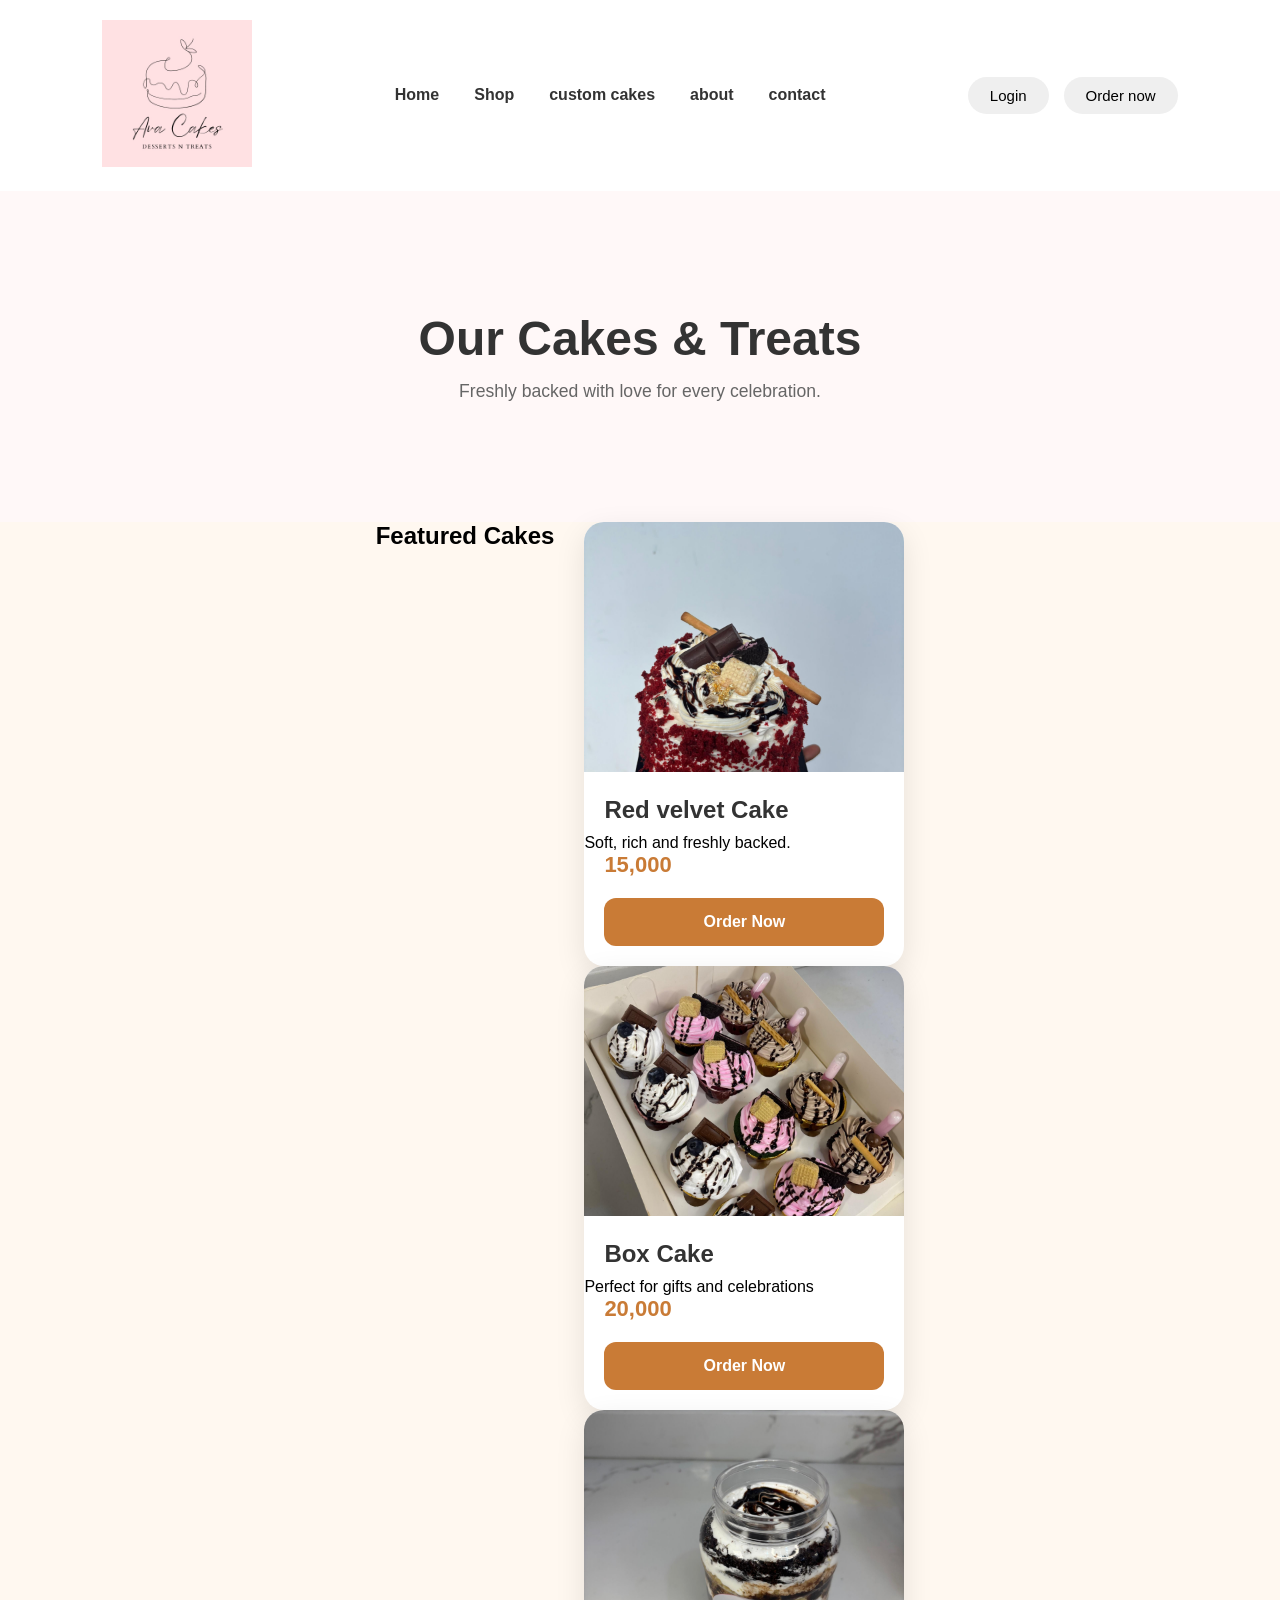
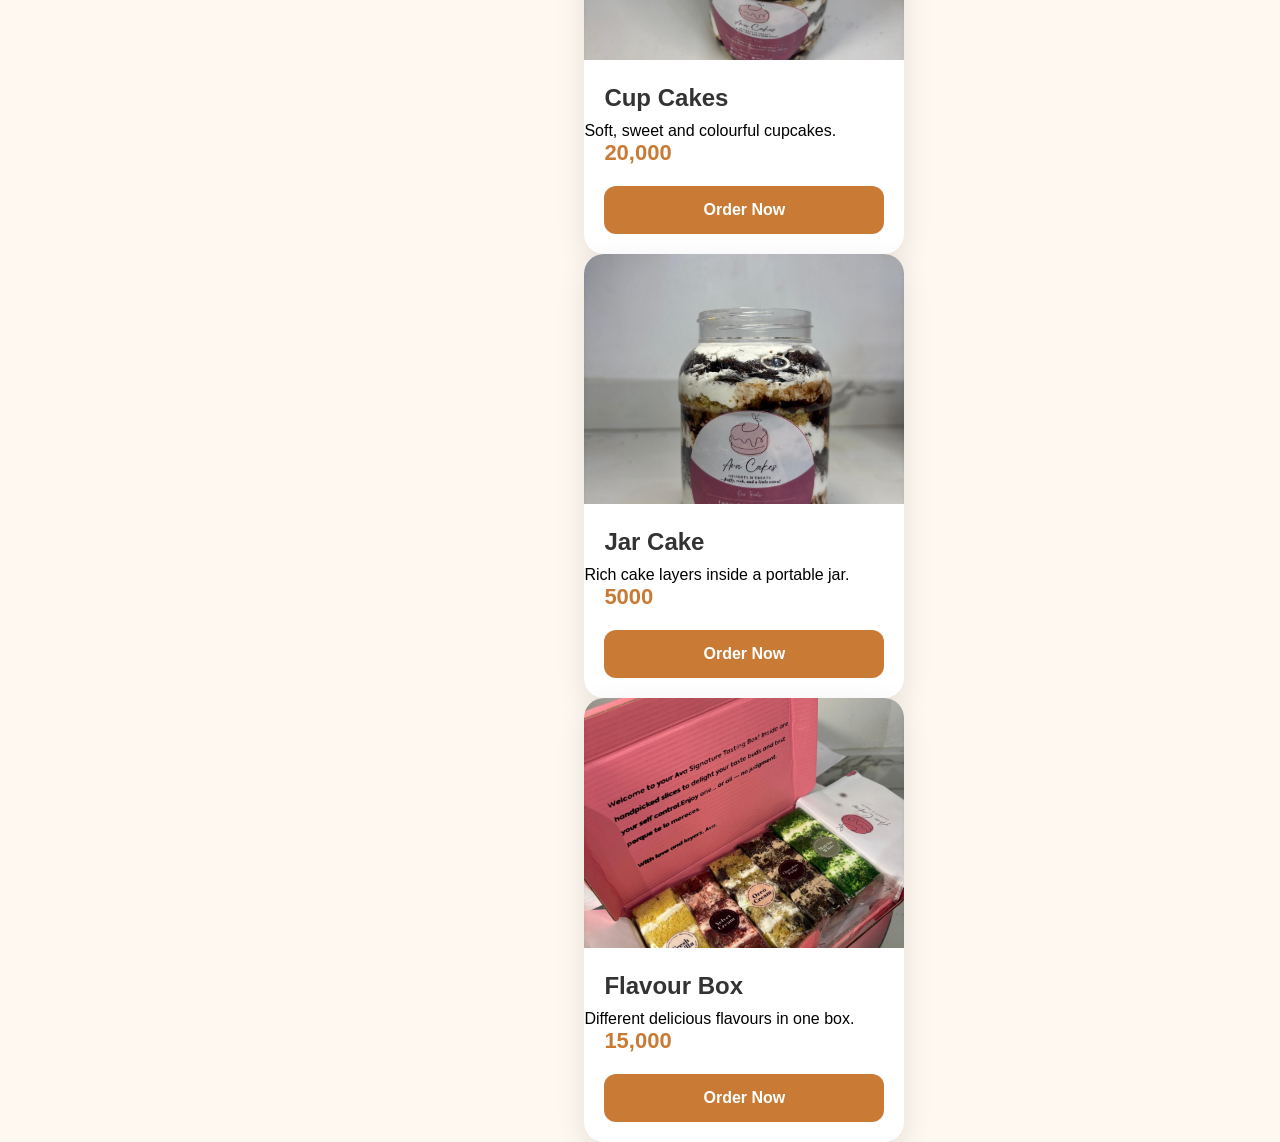
==== shop.html @ b549cdd0 "Fixed mobile navigation menu" ====
<!DOCTYPE html>
<html lang="en">
    <head>
        <meta charset="utf-8">
<meta name="viewport"content="width=device-width,inital-scale=1.0">
<title>Shop | AVA CAKES</title>
<link rel="stylesheet" href="css/style.css"> 
<link rel="stylesheet" href="https://cdnjs.cloudflare.com/ajax/libs/font-awesome/6.7.2/css/all.min.css">
    </head>
    <body>
        <nav class="navbar">
            <div class="logo">
            <img src="image/logo/logo.png" alt="AVA CAKES logo">
            </div>
            <ul class="nav-links" id="navLinks">
            <li><a href="#">Home</a></li>
            <li><a href="#">Shop</a></li>
                <li><a href="#">custom cakes</a></li>
                <li><a href="#">about</a></li>
                <li><a href="#">contact</a></li>
            </ul>
            <div class="nav-actions">
                <button class="login-btn">Login</button>
                <button class="order-btn">Order now</button>
                    </div>
            <div class="menu-toggle" id="menuToggle">
            <i class="fa-solid fa-bars"></i>
            </div>
        </nav>
 <section class="shop-hero">
<div class="shop-hero-content">
<h1>Our Cakes & Treats</h1>
<p>Freshly backed with love for every celebration.</p>
</div>
 </section>       
<section class="products">
<h2>Featured Cakes</h2>
<div class="product-grid">
<div class="product-card fade-in">
<img src="image/cakes/red velvet.jpg" alt="Red velvet Cakes">
<h3>Red velvet Cake</h3>
<p>Soft, rich and freshly backed.</p>
<span class="price">15,000</span>
<button class="order-btn">Order Now</button>
</div>

<div class="product-card fade-in">
    <img src="image/cakes/box cake.jpg" alt="Box Cake">
    <h3>Box Cake</h3>
    <p>Perfect for gifts and celebrations</p>
    <span class="price">20,000</span>
    <button class="order-btn">Order Now</button>
    </div>

    <div class="product-card fade-in">
<img src="image/cakes/cup cake.jpg" alt="Cup Cake">
<h3>Cup Cakes</h3>
<p>Soft, sweet and colourful cupcakes.</p>
<span class="price">20,000</span>
<button class="order-btn">Order Now</button>
    </div>

<div class="product-card fade-in">
    <img src="image/cakes/jar cake.jpg" alt="Jar Cake">
<h3>Jar Cake</h3>
<p>Rich cake layers inside a portable jar.</p>
<span class="price">5000</span>
<button class="order-btn">Order Now</button>
</div>

<div class="product-card fade-in">
<img src="image/cakes/flavours box (1).jpg" alt="Flavour Box">
<h3>Flavour Box</h3>
<p>Different delicious flavours in one box.</p>
<span class="price">15,000</span>
<button class="order-btn">Order Now</button>
</div>
</div>
</section>
<script src="js/script.js"></script>
    </body>
</html>
---- css/style.css ----
html{
    scroll-behavior: smooth;
}
/* Reset */
*{
    margin: 0;
    padding: 0;
    box-sizing: border-box;
}
/* body */
body{
    font-family: "poppins" ,
    sans-serif;
    background: #fff8f0;       
}
/* Navigation Bar */
.navbar{
    display: flex;
    justify-content: space-between;
    align-items: center;
    padding: 20px 8%;
    background: #ffffff;
    box-shadow: 0 2px 15px rgba(0, 0, 0, 0);
    position:sticky;
    top: 0;
    z-index: 1000;
}
/* Logo*/
.logo img{
    width: 150px; 
    height: auto;
    transition: o.3s ease;
}
/* Navigation Links*/
.nav-links{
    display: flex;
    list-style: none;
    gap: 35px;
}
.nav-links a{
    text-decoration: none;
    color: #333;
    font-weight:600 ;
transition: 3s;
}
.nav-links a:hover{
    color: #C97B36;
    transition: 0.3s ease;
    position: relative;
}
/* Buttons */
.nav-actions{
    display: flex;
    gap: 15px;
}
.login-btn,.order-btn{
    padding: 10px 22px;
    border-radius: 30px;
    border: none;
    cursor: pointer;
    font-size: 15px;
    transition: o.3s ease;
}
.login-btn:hover{
    background: white;
    color: #C97B36;
}
.order-btn:hover{
    background: #a96327;
}

/* Hero Section */
.hero{
    display: flex;
    align-items: center;
    justify-content: space-between;
    padding: 80px 8%;
    min-height: 90vh;
}

.hero-text{
flex: 1;
}

.hero-text h1{
    font-size: 3.5rem;
    color: #3d2514;
    line-height: 1.2;
}

.hero-text p{
    margin: 20px 0;
    color: #666;
    font-size: 1.1rem;
    max-width: 500px;
}

.hero-buttons{
    display: flex;
    gap: 20px;
    margin-top: 30px;
}

.shop-btn,
.menu-btn{
    padding: 14px 30px;
    border: none;
    border-radius: 30px;
    cursor: pointer;
    font-size: 16px;
}

.shop-btn{
    background: #C97B36;
    color: white;
}

.menu-btn{
    background: white;
    border: 2px solid #C97B36;
    color: #C97B36;
}

.hero-image{
    flex: 1;
    display: flex;
    justify-content:center;
    animation: float 3s ease-in-out infinte;
}

.hero-image img{
    width: 500px;
    max-width: 100%;
    
}

/* Features section */
.features{
    padding: 80px 8%;
    text-align: center;
}

.features h2{
    font-size: 2.5rem;
    color: #3d2514;
    margin-bottom: 50px;
}

.features-container{
    display: flex;
    justify-content: center;
    gap: 30px;
    flex-wrap: wrap;
}

.features-card{
    background: white;
    width: 320px;
    padding: 30px;
    border-radius: 15px;
    box-shadow: 0 5px 20px rgba(0, 0, 0, .08);
    transform: .3s;
}

.features-card:hover{
    transform: translateY(-10px);
}

.features-card h3{
    margin-bottom: 15xp;
    color: #C97B36;
}
.features-card p{
    color: #666;
    line-height: 1.6;
}

.features-card i{
    font-size: 28px;
    margin-right: 10px;
    color: #C97B36;
}

.features-products{
    padding: 100px 8%;
    background: #fff8f5;
}

.section-title{
    text-align: center;
    margin-bottom: 60px;
}

.section-title h2{
    font-size: 42px;
    color: #2c2c2c;
    margin-bottom: 10px;
}

.section-title p{
    color: #777;
    font-size: 18px;
}

.products{
    display: flex;
    justify-content: center;
    gap: 30px;
    flex-wrap: wrap;
}

.product-card{
    width: 320px;
    background: #fff;
    border-radius: 20px;
    overflow: hidden;
    box-shadow:0 10px 30px rgba(0, 0, 0, .1);
    transition: 0.4s;
    cursor: pointer;
}

.product-card:hover{
    transform: translateY(-10px);
    box-shadow: 0 20px 40px rgba(0, 0, 0, .15);
}

.product-card img{
    width: 100%;
    height: 250px;
    object-fit: cover;
    transition: 0.4s ease;
}
.product-card:hover img{
    transform: scale(1.08);
}

.product-card h3{
    padding: 20px 20px 10px;
    font-size: 24px;
    color: #333;
}

.price{
    padding: 0 20px;
    font-size: 22px;
    font-weight: 700;
    color: #c97B36;
}

.product-card button{
    width: calc(100% - 40px);
    margin: 20px;
    padding: 15px;
    border: none;
    border-radius: 12px;
    background: #c97B36;
    color: #fff;
    font-size: 16px;
    font-weight: 600;
    cursor: pointer;
    transition: 3s;
}

.product-card button:hover{
background: #a86026;
}

.reviews{
    padding: 100px 8%;
    background: #ffffff;
}

.review-container{
    display: flex;
    justify-content: center;
    gap: 30px;
    flex-wrap: wrap;
}

.review-card{
    width: 320px;
    background: #fff8f5;
    padding: 30px;
    border-radius: 20px;
    text-align: center;
    box-shadow: 0 10px 30px rgba(0, 0, 0, .08);
    transition: .3s;
}

.review-card:hover{
    transform: translateY(-10px);
}

.review-card h3{
font-size: 24px;
margin-bottom: 15px;
}

.review-card p{
color: #555;
line-height: 1.7;
margin-bottom: 20px;
}

.review-card h4{
    color: #c97B36;
    font-size: 18px;
}

.about{
    display: flex;
    align-items: center;
    justify-content: center;
    gap: 60px;
    padding: 100px 8%;
    background: #fff8f5;
    flex-wrap: wrap;
}

.about-image img{
    width: 500px;
    border-radius: 20px;
    box-shadow: 0 15px 35px rgba(0, 0, 0, .15);
}

.about-text{
    max-width: 500px;
}

.about-text h2{
    font-size: 42px;
    margin-bottom: 20px;
    color: #333;
}

.about-text p{
    font-size: 17px;
    color: #666;
    line-height: 1.8;
    margin-bottom: 20px;
}

.cta{
    background: #c97B36;
    color: #fff;
    text-align: center;
    padding: 90px 8%;
}

.cta h2{
    font-size: 45px;
    margin-bottom: 20px;
}

.cta p{
    font-size: 18px;
    width: 70%;
    margin: 0 auto 40px;
    line-height: 1.8;
}

.cta-btn{
    display: inline-block;
    padding: 15px 40px;
    background: #fff;
    color: #c97B36;
    text-decoration: none;
    border-radius: 50px;
    font-weight: 600;
    transition: .3s;
}

.cta-btn:hover{
    background: #2c2c2c;
    color: #fff;
}

.footer{
    background: #2c2c2c;
    color: white;
    padding: 70px 8% 20px;
}

.footer-container{
    display: grid;
    grid-template-columns: repeat(auto-fit,minmax(220px,1fr));
    gap: 40px;
    margin-bottom: 40px;
}

.footer-box h3{
    margin-bottom: 20px;
    color: #c97B36;
}

.footer-box p{
    line-height: 1.8;
    color: #ddd;
}

.footer-box a{
    display: block;
    color: #ddd;
    text-decoration: none;
    margin-bottom: 10px;
    transition: .3s;
}

.footer-box a:hover{
    color: #C97B36;
}

.copyright{
    text-align: center;
    border-top: 1px solid rgba(255, 255, 255, .2);
    padding-top: 20px;
    color: #bbb;
}

/* ========================
   Responsive Design
========================= */
@media (max-width:992px){
    .hero{
        flex-direction: column;
        text-align: center;
        gap: 50px;
    }

    .hero-text p{
        margin: 20px auto;
    }

    .hero-buttons{
        justify-content: center;
    }

    .hero-image img{
        width: 400px;
        height: 400px;
    }

    .about{
        flex-direction: column;
        text-align: center;
    }

    .about-image img{
        width: 100%;
        max-width: 450px;
    }
}   

@media (max-width:768px){
.navbar{
    flex-direction: row;
    justify-content: space-between;
    align-items: center;
}

.nav-links{
    flex-direction: column;
    align-items: center;
    gap: 15px; 
}

.nav-actions{
    flex-direction: column;
    width: 100%;
}

.login-btn,.order-btn{
    width: 100%;
}

.hero-text h1{
    font-size: 2.5rem;
}

.hero-image img{
    width: 300px;
    height: 300px;
}

.cta h2{
    font-size: 32px;
}

cta p{
    width: 100%;
}

}

/* Mobile Menu */
.menu-toggle{
    display: none;
    font-size: 28px;
    cursor: pointer;
}
@media (max-width:768px){
    .menu-toggle{
        display: block;
    }
.nav-links, .nav-actions{
    display: none;
}
}

@media (max-width:768px){
    .nav-links.show, .nav-actions.show{
        display: flex;
        flex-direction: column;
        align-items: center;
        width: 100%;
        margin-top: 20px;
    }
    .navbar{
        flex-wrap: wrap;
    }
}

/* Fade In Animation */
.fade-in{
    opacity: 0;
    transform: translateY(40px);
    transition: all 1s ease;
}

.fade-in.show{
    opacity: 1;
    transform: translateY(0);
}

.order-btn:hover{
    transform: translateY(-3px);
    box-shadow: 0 10px 20px rgba(0, 0, 0, .15);
}

.login-btn:hover{
    transform: translateY(-3px);
    box-shadow: 0 10px 20px rgba(0, 0, 0, .15);
}

.logo img:hover{
    transform: scale(1.05);
}

.nav-links a::after{
    content: "";
    position: absolute;
    width: 0;
    height: 2px;
    left: 0;
    bottom: -5px;
    background: #C97B36;
    transition: 0.3s ease;
}

.nav-links a:hover::after{
    width: 100%;
}

@keyframes float{
    0%,100%{
        transform: translateY(0)
    }
    50%{
        transform: translateY(-15px)
    }
}
.shop-hero{
    padding: 120px 10%;
    text-align: center;
    background: #fff8f8;
}
.shop-hero h1{
    font-size: 3rem;
    color: #333;
    margin-bottom: 15px;
}

.shop-hero p{
    font-size: 1.1rem;
    color: #666;
}
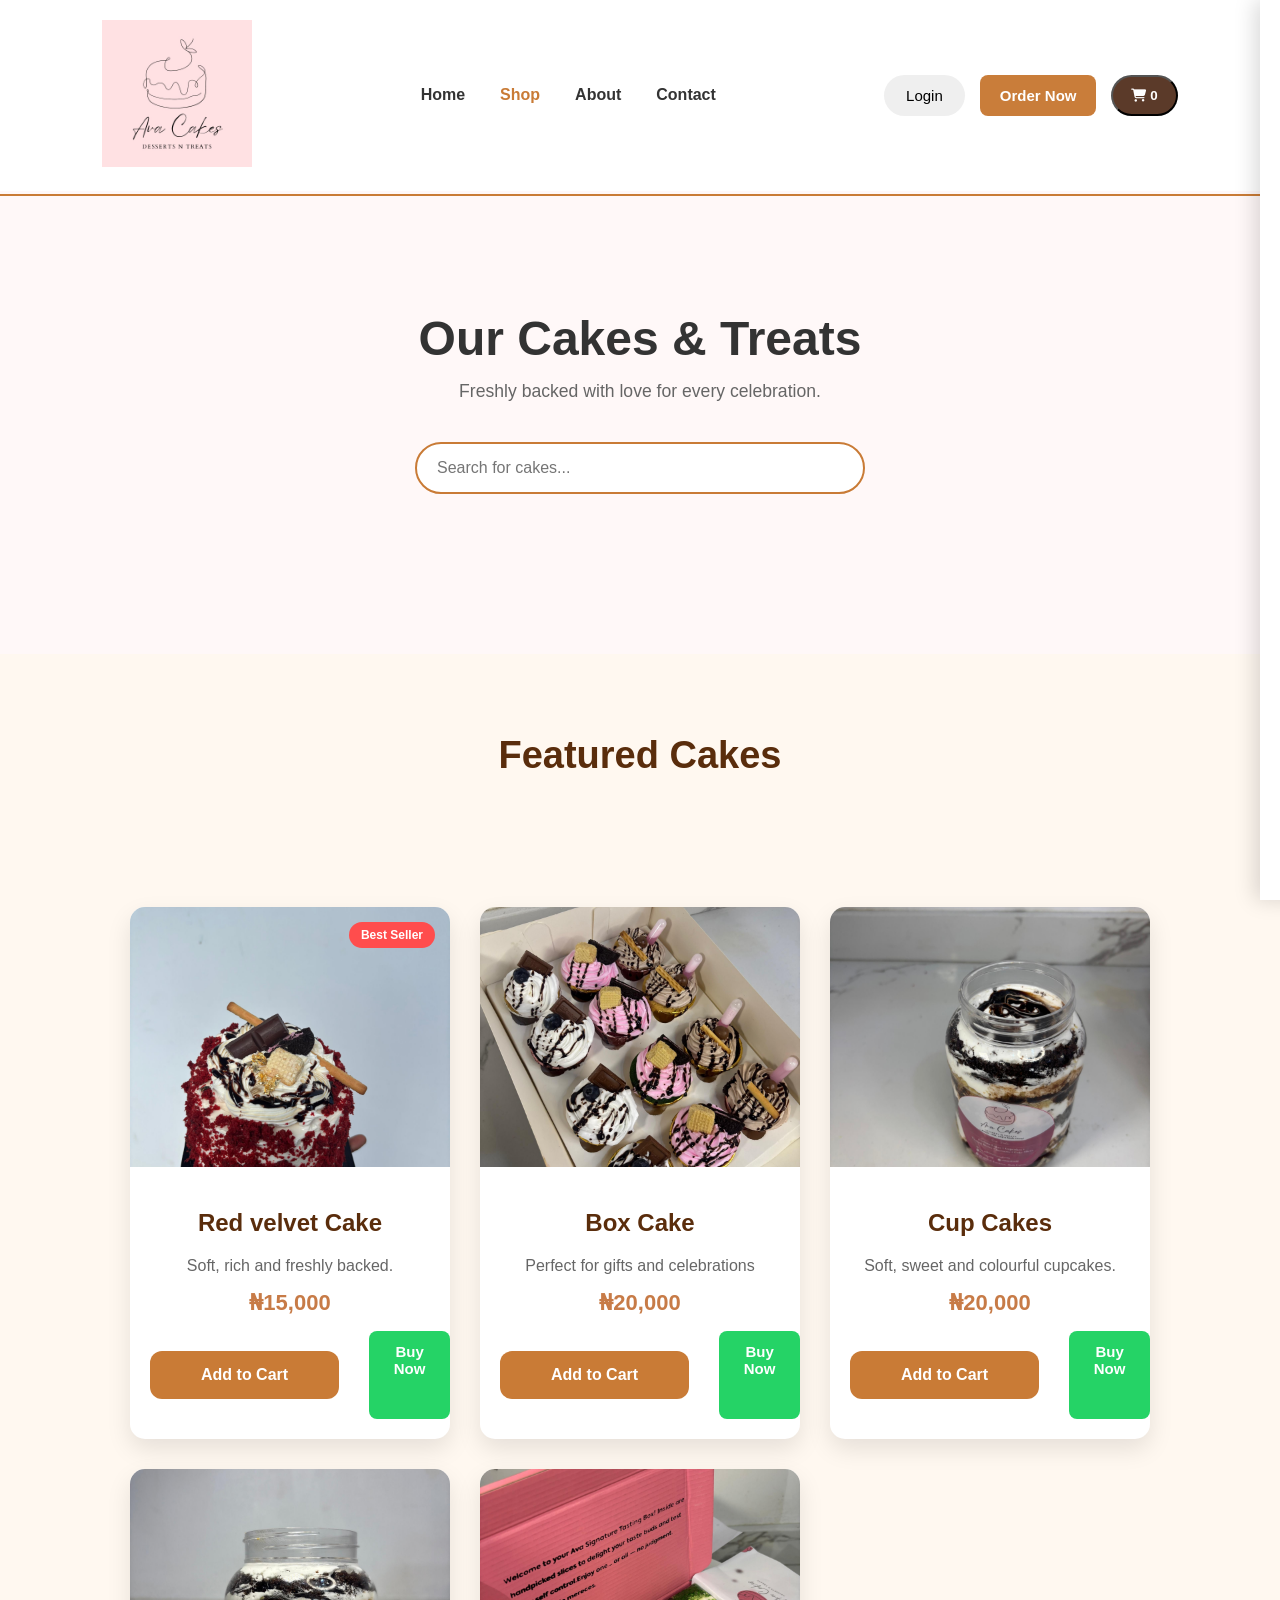
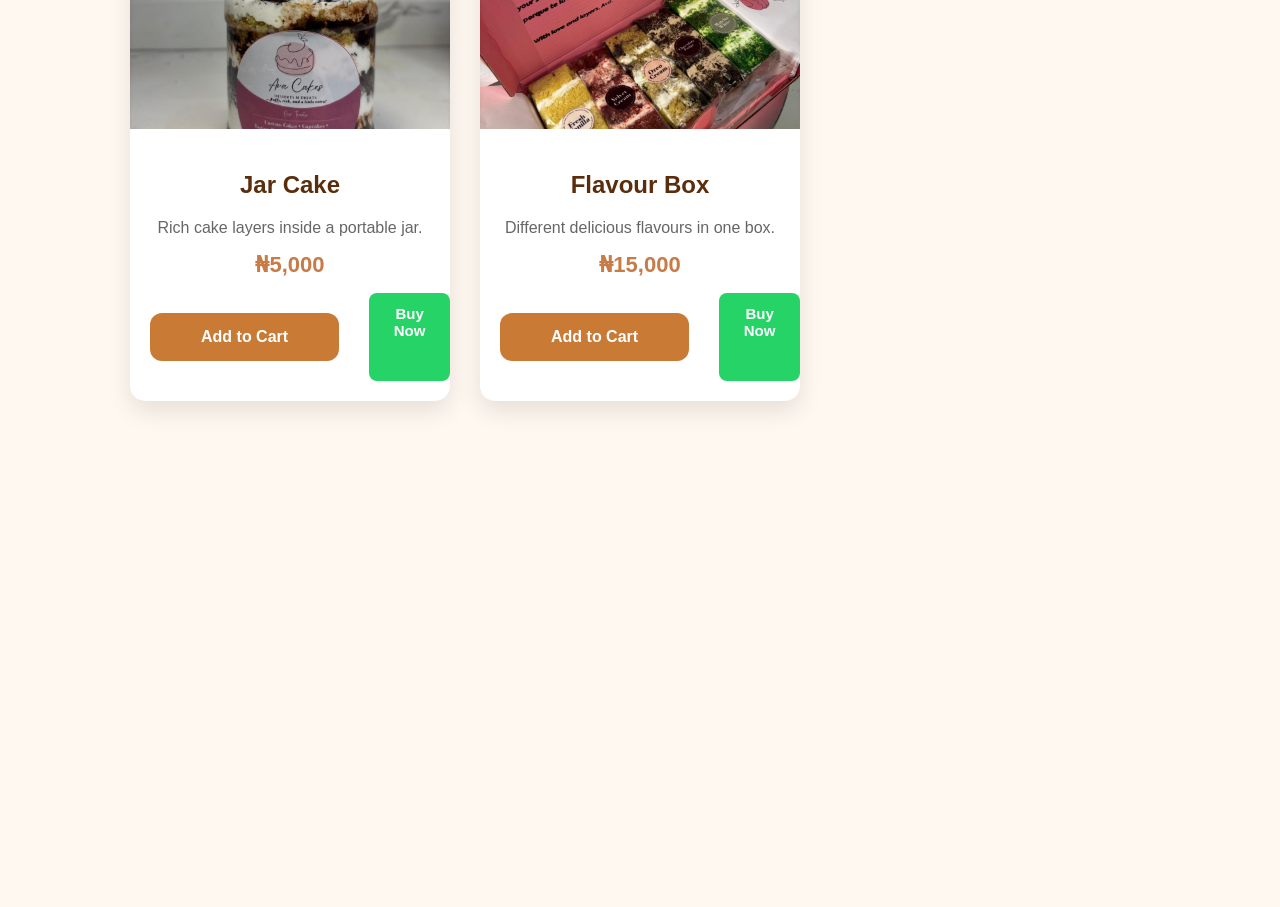
==== commit 9e285ff6: "complete Ava Cakes website" ====
--- a/shop.html
+++ b/shop.html
@@ -4,33 +4,52 @@
         <meta charset="utf-8">
 <meta name="viewport"content="width=device-width,inital-scale=1.0">
 <title>Shop | AVA CAKES</title>
+ <link rel="icon" type="image/png" href="image/logo/logo.png">
 <link rel="stylesheet" href="css/style.css"> 
 <link rel="stylesheet" href="https://cdnjs.cloudflare.com/ajax/libs/font-awesome/6.7.2/css/all.min.css">
     </head>
     <body>
+     <div class="loader">
+<img src="image/logo/logo.png" alt="Ava Cakes Logo">
+        </div>
+
         <nav class="navbar">
+
             <div class="logo">
-            <img src="image/logo/logo.png" alt="AVA CAKES logo">
+                <img src="image/logo/logo.png" alt="AVA CAKES Logo">
             </div>
+        
             <ul class="nav-links" id="navLinks">
-            <li><a href="#">Home</a></li>
-            <li><a href="#">Shop</a></li>
-                <li><a href="#">custom cakes</a></li>
-                <li><a href="#">about</a></li>
-                <li><a href="#">contact</a></li>
+                <li><a href="index.html">Home</a></li>
+                <li><a href="shop.html" class="active">Shop</a></li>
+                <li><a href="about.html">About</a></li>
+                <li><a href="contact.html">Contact</a></li>
             </ul>
+        
             <div class="nav-actions">
                 <button class="login-btn">Login</button>
-                <button class="order-btn">Order now</button>
-                    </div>
+                <button class="order-btn">Order Now</button>
+                <button class="cart-btn">
+                    <i class="fa-solid fa-cart-shopping"></i>
+                    <span id="cart-count">0</span>
+                </button>
+            </div>
+        
             <div class="menu-toggle" id="menuToggle">
-            <i class="fa-solid fa-bars"></i>
+                <i class="fa-solid fa-bars"></i>
             </div>
+        
         </nav>
- <section class="shop-hero">
+<section class="shop-hero">
 <div class="shop-hero-content">
 <h1>Our Cakes & Treats</h1>
 <p>Freshly backed with love for every celebration.</p>
+</div>
+<div class="search-container">
+    <input
+        type="text"
+        id="searchInput"
+        placeholder="Search for cakes...">
 </div>
  </section>       
 <section class="products">
@@ -40,43 +59,113 @@
 <img src="image/cakes/red velvet.jpg" alt="Red velvet Cakes">
 <h3>Red velvet Cake</h3>
 <p>Soft, rich and freshly backed.</p>
-<span class="price">15,000</span>
-<button class="order-btn">Order Now</button>
+<span class="price">₦15,000</span>
+<span class="badge">Best Seller</span>
+<div class="product-actions">
+    <button class="add-cart-btn">Add to Cart </button>
+<a href="https://wa.me/2349030504430?text=hello%20Ava%20Cakes!%20I'd%20like%20to%20order%20a%20Red%20Velvet%20Cakes%20(%E2%82%A615,000).%20Could%20you%20please%20provide%20more%20details%3F" class="buy-btn" target="_blank"> Buy Now
+</a>
+</div>
 </div>
 
 <div class="product-card fade-in">
     <img src="image/cakes/box cake.jpg" alt="Box Cake">
     <h3>Box Cake</h3>
     <p>Perfect for gifts and celebrations</p>
-    <span class="price">20,000</span>
-    <button class="order-btn">Order Now</button>
+    <span class="price">₦20,000</span>
+    <div class="product-actions">
+        <button class="add-cart-btn">Add to Cart</button>
+    <a href="https://wa.me/2349030504430?text=hello%20Ava%20Cakes!%20I'd%20like%20to%20order%20a%20Box%20Cakes%20(%E2%82%A620,000).%20Could%20you%20please%20provide%20more%20details%3F" class="buy-btn" target="_blank"> Buy Now
+</a>
+    </div>
     </div>
 
     <div class="product-card fade-in">
 <img src="image/cakes/cup cake.jpg" alt="Cup Cake">
 <h3>Cup Cakes</h3>
 <p>Soft, sweet and colourful cupcakes.</p>
-<span class="price">20,000</span>
-<button class="order-btn">Order Now</button>
+<span class="price">₦20,000</span>
+<div class="product-actions">
+    <button class="add-cart-btn">Add to Cart</button>
+<a href="https://wa.me/2349030504430?text=hello%20Ava%20Cakes!%20I'd%20like%20to%20order%20a%20Cup%20Cakes%20(%E2%82%A620,000).%20Could%20you%20please%20provide%20more%20details%3F" class="buy-btn" target="_blank"> Buy Now
+</a>
+</div>
     </div>
 
 <div class="product-card fade-in">
     <img src="image/cakes/jar cake.jpg" alt="Jar Cake">
 <h3>Jar Cake</h3>
 <p>Rich cake layers inside a portable jar.</p>
-<span class="price">5000</span>
-<button class="order-btn">Order Now</button>
+<span class="price">₦5,000</span>
+<div class="product-actions">
+    <button class="add-cart-btn">Add to Cart</button>
+<a href="https://wa.me/2349030504430?text=hello%20Ava%20Cakes!%20I'd%20like%20to%20order%20a%20Jar%20Cakes%20(%E2%82%A65,000).%20Could%20you%20please%20provide%20more%20details%3F" class="buy-btn" target="_blank"> Buy Now
+</a>
+</div>
 </div>
 
 <div class="product-card fade-in">
 <img src="image/cakes/flavours box (1).jpg" alt="Flavour Box">
 <h3>Flavour Box</h3>
 <p>Different delicious flavours in one box.</p>
-<span class="price">15,000</span>
-<button class="order-btn">Order Now</button>
+<span class="price">₦15,000</span>
+<div class="product-actions">
+<button class="add-cart-btn">Add to Cart</button>
+<a href="https://wa.me/2349030504430?text=hello%20Ava%20Cakes!%20I'd%20like%20to%20order%20a%20Flavours%20Box%20(%E2%82%A615,000).%20Could%20you%20please%20provide%20more%20details%3F" class="buy-btn" target="_blank"> Buy Now
+</a>
+</div>
 </div>
 </div>
 </section>
-<script src="js/script.js"></script>
+<div class="cart-sidebar" id="cartSidebar">
+    <button id="close-cart">❌</button>
+<h2>🛒 Shopping Cart</h2>
+<div id="cart-items">
+<p>Your cart is empty.</p>
+</div>
+<div class="cart-footer">
+    <input type="text" id="customerName" placeholder="Your Name">
+    <input type="tel" id="customerPhone" placeholder="Phone Number">
+    <textarea id="customerAddress" placeholder="Delivery Address"></textarea>
+    <h3>Total: <span id="cart-total">₦0</span></h3>
+<button id="checkoutBtn">Checkout on WhatsApp</button>
+</div>
+</div>
+
+<footer class="footer fade-in">
+    <div class="footer-container">
+<div class="footer-box">
+<h3>AVA CAKES</h3>
+<p>Baking happiness every day with delicious cakes, pastries and desserts made with love</p>
+</div>
+<div class="footer-box">
+<h3>Quick Links</h3>
+<a href="index.html">Home</a>
+<a href="shop.html">Shop</a>
+<a href="about.html">About</a>
+<a href="contact.html">Contact</a>
+</div>
+<div class="footer-box">
+    <h3>Contact</h3>
+<p>📍 Ibadan, nigeria</p>
+<p>📱 +234 903 050 4430</p>
+<p>✉ avacakesng@gmail.com</p>
+</div>
+<div class="footer-box">
+<h3>Opening Hours</h3>
+<p>Monday - Friday</p>
+<p>8:00 AM - 7:00 PM</p>
+
+<p>Saturday</p>
+<p>9:00 - 6:00 PM</p>
+</div>
+</div>
+<div class="copyright">
+    <p>© 2026 AVA CAKES. All Rights Reserved.</p>
+    </div>
+        <button id="backToTop" class="back-to-top">
+<i class="fa-solid fa-arrow-up"></i>
+    </button>
+    <script src="js/script.js"></script>
     </body>
 </html>
--- a/css/style.css
+++ b/css/style.css
@@ -486,7 +486,7 @@
     font-size: 32px;
 }
 
-cta p{
+.cta p{
     width: 100%;
 }
 
@@ -517,6 +517,29 @@
     }
     .navbar{
         flex-wrap: wrap;
+    }
+
+    
+    .shop-hero{
+        padding: 60px 20px;
+        min-height: auto;
+    }
+
+    .shop-hero h1{
+        font-size: 2rem;
+    }
+
+    .shop-hero p{
+        font-size: 1rem;
+    }
+
+    .search-container{
+        width: 100%;
+        margin-top: 20px;
+    }
+
+    .search-container input{
+        width: 100%;
     }
 }
 
@@ -583,4 +606,699 @@
 .shop-hero p{
     font-size: 1.1rem;
     color: #666;
-}+}
+/* SHOP PAGE */
+.products{
+    padding: 80px 8%;
+}
+.products h2{
+    text-align: center;
+    font-size: 38px;
+    color: #5a2d0c;
+    margin-bottom: 40px;
+}
+.product-grid{
+    display: grid;
+    grid-template-columns: repeat(auto-fit, minmax(280px, 1fr));
+    gap: 30px;
+    max-width: 1200px;
+    margin: 40px auto;
+    padding: 20px;
+}
+.product-card{
+    background: #fff;
+    border-radius: 15px;
+    overflow: hidden;
+    text-align: center;
+    box-shadow: 0 10px 25px rgba(0, 0, 0, .1);
+    padding-bottom: 20px;
+}
+.product-card:hover{
+    transform: translateY(-8px);
+}
+.product-card img{
+    width: 100%;
+    height: 260px;
+    object-fit: cover;
+}
+.product-card h3{
+    margin: 18px 0 10px;
+    color: #5a2d0c;
+}
+.product-card p{
+    color: #666;
+    padding: 0 15px;
+}
+.price{
+    display: block;
+    margin: 15px 0;
+    font-size: 22px;
+    font-weight: bold;
+    color: #c77b47;
+}
+.order-btn{
+    display: inline-block;
+    text-decoration: none;
+    text-align: center;
+    background: #c97d3a;
+    color: white;
+    padding: 12px 25px;
+    border-radius: 8px;
+    font-weight: bold;
+    transition: 0.3s;
+    cursor: pointer;
+}
+.order-btn:hover{
+    background: #a86128;
+    transform: translateY(-2px);
+}
+.product-card{
+    transition: transform  0.3s ease, box-shadow 0.3s ease;
+    cursor: pointer;
+}
+.product-card:hover{
+    transform: translateY(-10px);
+    box-shadow: 0 15px 30px rgba(0, 0, 0, .15);
+}
+.product-card img{
+    transition: transform 0.4s ease;
+}
+.product-card:hover img{
+    transform: scale(1.05);
+}
+.product-card{
+    position: relative;
+}
+.badge{
+    position: absolute;
+    top: 15px;
+    right: 15px;
+    background: #ff4d4d;
+    color: white;
+padding: 6px 12px;
+border-radius: 20px;
+font-size: 12px;
+font-weight: bold;
+}
+.cart-btn{
+    background: #5b3a29;
+    color: white;
+    padding: 10px 18px;
+    border-radius: 30px;
+    text-decoration: none;
+    font-weight: bold;
+    transition: 0.3s;
+}
+.cart-btn:hover{
+    background: #8b5e3c;
+}
+.cart-sidebar{
+    position: fixed;
+    top: 0;
+    right: -400px;
+    width: 420px;
+    height: 100%;
+    background: #fff;
+    box-shadow: -5px 0 20px rgba(0, 0, 0, .15);
+    padding: 25px;
+transition: .4s;
+z-index: 1000;
+display: flex;
+flex-direction: column;
+}
+.cart-sidebar.active{
+    right: 0;
+}
+
+#cart-items{
+    flex: 1;
+    overflow-y: auto;
+    margin-bottom: 10px;
+}
+.cart-sidebar h2{
+    margin-bottom: 20px;
+    color: #5a2d0c;
+}
+.cart-footer{
+    position: sticky;
+    bottom: 0;
+    background: white;
+    padding-top: 15px;
+    border-top: 1px solid #eee;
+    margin-top: 10px;
+    z-index: 10;
+}
+
+#checkoutBtn{
+    width: 100%;
+    padding: 15px;
+    border: none;
+    background: #25D366;
+    color: white;
+    border-radius: 8px;
+    cursor: pointer;
+    font-size: 16px;
+    font-weight: bold;
+    transition: 0.3s;
+}
+
+#checkoutBtn:hover{
+    background: #25D366;
+    transform: scale(1.02);
+}
+
+#cart-total{
+    font-size: 20px;
+    font-weight: bold;
+    color: #5a2d0c;
+    text-align: center;
+    margin-bottom: 15px;
+}
+
+.product-actions{
+    display: flex;
+    justify-content: center;
+    gap: 10px;
+    margin-top: 15px;
+}
+
+.order-btn,.buy-btn{
+    display: inline-block;
+    padding: 12px 20px;
+    border: none;
+    border-radius: 8px;
+    text-decoration: none;
+    font-size: 15px;
+    font-weight: bold;
+    cursor: pointer;
+    transition: all 0.3s ease-in;
+}
+
+/* Add to Cart */
+.order-btn{
+    background: #c97d3a;
+    color: white;
+}
+
+.order-btn:hover{
+    background: #a86128;
+    transform: translateY(-2px);
+}
+
+/* Buy Now Button */
+.buy-btn{
+    background: #25D366;
+    color: white;
+}
+
+.buy-btn:hover{
+    background: #1da851;
+    transform: translateY(-2px);
+}
+
+.remove-btn{
+    background: #dc3545;
+    color: white;
+    border: none;
+    padding: 8px 14px;
+    border-radius: 8px;
+    cursor: pointer;
+    margin-top: 8px;
+    transition: .3s;
+}
+
+.remove-btn:hover{
+    background: #dc3545;
+}
+
+.quantity-controls{
+    display: flex;
+    align-items: center;
+    justify-content: center;
+    gap: 10px;
+    margin: 10px 0;
+}
+
+.quantity-controls button{
+    width: 30px;
+    height: 30px;
+    border: none;
+    border-radius: 50%;
+    background: #c97d3a;
+    color: white;
+    font-weight: bold;
+    cursor: pointer;
+}
+
+.quantity-controls span{
+    font-size: 18px;
+  font-weight:bold;
+}
+
+.toast{
+    position: fixed;
+    bottom: 30px;
+    right: 30px;
+    background: #6f4e37;
+    color: white;
+    padding: 15px 20px;
+    border-radius: 10px;
+    font-weight: bold;
+    box-shadow: 0 5px 15px rgba(0, 0, 0, .2);
+    opacity: 0;
+    transform: translateY(20px);
+    transition: .3s;
+    z-index: 9999;
+}
+
+.toast.show{
+    opacity: 1;
+    transform: translateY(0);
+}
+
+.cart-footer input,.cart-footer textarea{
+    width: 100%;
+    padding: 12px;
+    margin-bottom: 10px;
+    border: 1px solid #ddd;
+    border-radius: 8px;
+    font-size: 16px;
+    outline: none;
+}
+
+.cart-footer textarea{
+    resize: none;
+    height: 80px;
+}
+
+.cart-footer input:focus, .cart-footer textarea:focus{
+    border-color: #c97d3a;
+    box-shadow: 0 0 8px rgba(201, 125, 58, 0.3);
+}
+
+.cart-item{
+    background: #faf7f2;
+    padding: 15px;
+    border-radius: 12px;
+    margin-bottom: 15px;
+    box-shadow: o 3px 8px rgba(0, 0, 0, .08);
+}
+
+.cart-item h4{
+    color: #6f4e37;
+    margin-bottom: 8px;
+}
+
+.cart-item p{
+    font-weight: bold;
+    color: #c97d3a;
+}
+
+#close-cart{
+    width: 35px;
+    height: 35px;
+    border: none;
+    background: transparent;
+    color: #dc3545;
+    font-size: 24px;
+    cursor: pointer;
+    align-self: flex-end;
+    padding: 0;
+}
+
+/* ===========================
+   ABOUT PAGE
+=========================== */
+
+.about-hero{
+    background: linear-gradient(rgba(0,0,0,.5), rgba(0,0,0,.5)),
+    url("image/cakes/red velvet.jpg") center/cover;
+    color: white;
+    text-align: center;
+    padding: 100px 20px;
+}
+
+.about-content{
+    max-width: 800px;
+    margin: auto;
+}
+
+.about-content h1{
+    font-size: 3rem;
+    margin-bottom: 20px;
+}
+
+.about-content p{
+    font-size: 18px;
+    line-height: 1.8;
+}
+
+.mission{
+    display: flex;
+    gap: 30px;
+    justify-content: center;
+    flex-wrap: wrap;
+    padding: 70px 20px;
+    background: #fff8f2;
+}
+
+.mission-box{
+    background: white;
+    padding: 30px;
+    border-radius: 15px;
+    box-shadow: 0 5px 15px rgba(0,0,0,.1);
+    width: 350px;
+    text-align: center;
+}
+
+.why-us{
+    padding: 80px 20px;
+    text-align: center;
+}
+
+.why-us h2{
+    margin-bottom: 40px;
+    color: #6f4e37;
+}
+
+.why-grid{
+    display: grid;
+    grid-template-columns: repeat(auto-fit,minmax(250px,1fr));
+    gap: 25px;
+}
+
+.why-card{
+    background: #fff;
+    padding: 25px;
+    border-radius: 15px;
+    box-shadow: 0 5px 15px rgba(0,0,0,.08);
+    transition: .3s;
+}
+
+.why-card:hover{
+    transform: translateY(-8px);
+}
+
+/* ==========================
+   CONTACT PAGE
+========================== */
+
+.contact-hero{
+    background: linear-gradient(rgba(0,0,0,.5), rgba(0,0,0,.5)),
+    url("image/cakes/red velvet.jpg") center/cover;
+
+    color: white;
+    text-align: center;
+    padding: 80px 20px;
+}
+
+.contact-hero h1{
+    font-size: 3rem;
+    margin-bottom: 15px;
+}
+
+.contact-hero p{
+    font-size: 18px;
+}
+
+
+/* Contact Container */
+
+.contact-container{
+    display: flex;
+    gap: 40px;
+    padding: 70px 8%;
+    flex-wrap: wrap;
+    background: #fff8f2;
+}
+
+
+.contact-info,
+.contact-form{
+
+    background: white;
+    padding: 35px;
+    border-radius: 15px;
+    flex: 1;
+    min-width: 300px;
+
+    box-shadow: 0 5px 20px rgba(0,0,0,.08);
+}
+
+
+.contact-info h2,
+.contact-form h2{
+    color: #6f4e37;
+    margin-bottom: 25px;
+}
+
+
+.contact-info p{
+    line-height: 1.8;
+}
+
+
+.contact-info ul{
+    padding-left: 20px;
+    line-height: 2;
+}
+
+
+/* Form */
+
+.contact-form form{
+    display: flex;
+    flex-direction: column;
+    gap: 15px;
+}
+
+
+.contact-form input,
+.contact-form textarea{
+
+    padding: 15px;
+    border: 1px solid #ddd;
+    border-radius: 8px;
+    font-size: 16px;
+
+}
+
+
+.contact-form textarea{
+    resize: none;
+}
+
+
+.submit-btn{
+
+    background: #C97B36;
+    color: white;
+    border: none;
+    padding: 15px;
+    border-radius: 8px;
+    cursor: pointer;
+    font-size: 16px;
+    transition: .3s;
+
+}
+
+
+.submit-btn:hover{
+
+    background: #a85f20;
+
+}
+
+.social-links{
+    margin-top:30px;
+}
+
+.social-links h3{
+    margin-bottom:15px;
+    color:#6f4e37;
+}
+
+.social-links a{
+    display:inline-flex;
+    justify-content:center;
+    align-items:center;
+    width:45px;
+    height:45px;
+    margin-right:10px;
+    border-radius:50%;
+    background:#C97B36;
+    color:white;
+    text-decoration:none;
+    font-size:20px;
+    transition:.3s;
+}
+
+.social-links a:hover{
+    transform:translateY(-5px);
+    background:#a85f20;
+}
+
+.search-container{
+    width:100%;
+    display:flex;
+    justify-content:center;
+    margin:40px 0;
+}
+
+.search-container input{
+    width:450px;
+    max-width:90%;
+    padding:15px 20px;
+    border:2px solid #C97B36;
+    border-radius:30px;
+    font-size:16px;
+    outline:none;
+}
+
+.search-container input:focus{
+    box-shadow:0 0 10px rgba(201,123,54,.3);
+}
+
+.nav-links a.active{
+    color: #c97B36;
+    font-weight: 700;
+}
+
+.nav-links a::after{
+    content: "";
+    display: block;
+    width: 100%;
+    height: 2px;
+    background: #c97B36;
+    margin-top: 5px;
+}
+.loader{
+    position: fixed;
+    inset: 0;
+    background: white;
+    display: flex;
+    justify-content: center;
+    align-items: center;
+    z-index: 9999;
+    opacity: 1;
+    visibility: visible;
+    transition: 0.5s ease;
+}
+
+.loader img{
+    width: 150px;
+    animation: pulse 1.5s infinite;
+}
+
+.loader.hide{
+    opacity: 0;
+    visibility: hidden;
+    pointer-events: none;
+}
+
+@keyframes pluse{
+    0%{
+        transform: scale(1);
+    }
+
+    50%{
+        transform: scale(1.1);
+    }
+
+    100%{
+transform: scale(1);
+    }
+}
+
+/* Back To Top */
+.back-to-top{
+    position: fixed;
+    bottom: 25px;
+    right: 25px;
+    width: 50px;
+    height: 50px;
+    border: none;
+    border-radius: 50%;
+    background: #c97B36;
+    color: white;
+    font-size: 20px;
+    cursor: pointer;
+    display: none;
+    justify-content: center;
+    align-items: center;
+    box-shadow: 0 5px 15px rgba(0,0,0,.2);
+    transition: .3s;
+    z-index: 999;
+}
+
+.back-to-top:hover{
+    background: #a8642b;
+    transform: translateY(-5px);
+}
+
+.back-to-top.show{
+    display: flex;
+}
+
+/* ===========================
+   MOBILE SHOP FIX
+========================== */
+@media (max-width:768px){
+.products{
+    padding: 40px 15px;
+}
+
+.product-grid{
+    grid-template-columns: 1fr;
+    gap: 20px;
+    padding: 0;
+}
+
+.product-card{
+    width: 100%;
+    margin: 0 auto;
+}
+
+.product-card img{
+    width: 100%;
+    height: 220px;
+    object-fit: cover;
+}
+
+.product-actions{
+    display: flex;
+    flex-direction: column;
+    gap: 10px;
+}
+
+.add-cart-btn, .buy-now-btn, .order-btn{
+    width: 100%;
+}
+
+.cart-sidebar{
+    width: 100%;
+    right: -100%;
+}
+
+.cart-sidebar.active{
+    right: 0;
+}
+
+}
+
+
+
+
+
+
+
+
+
+
+
+
+
+
+
+
+
